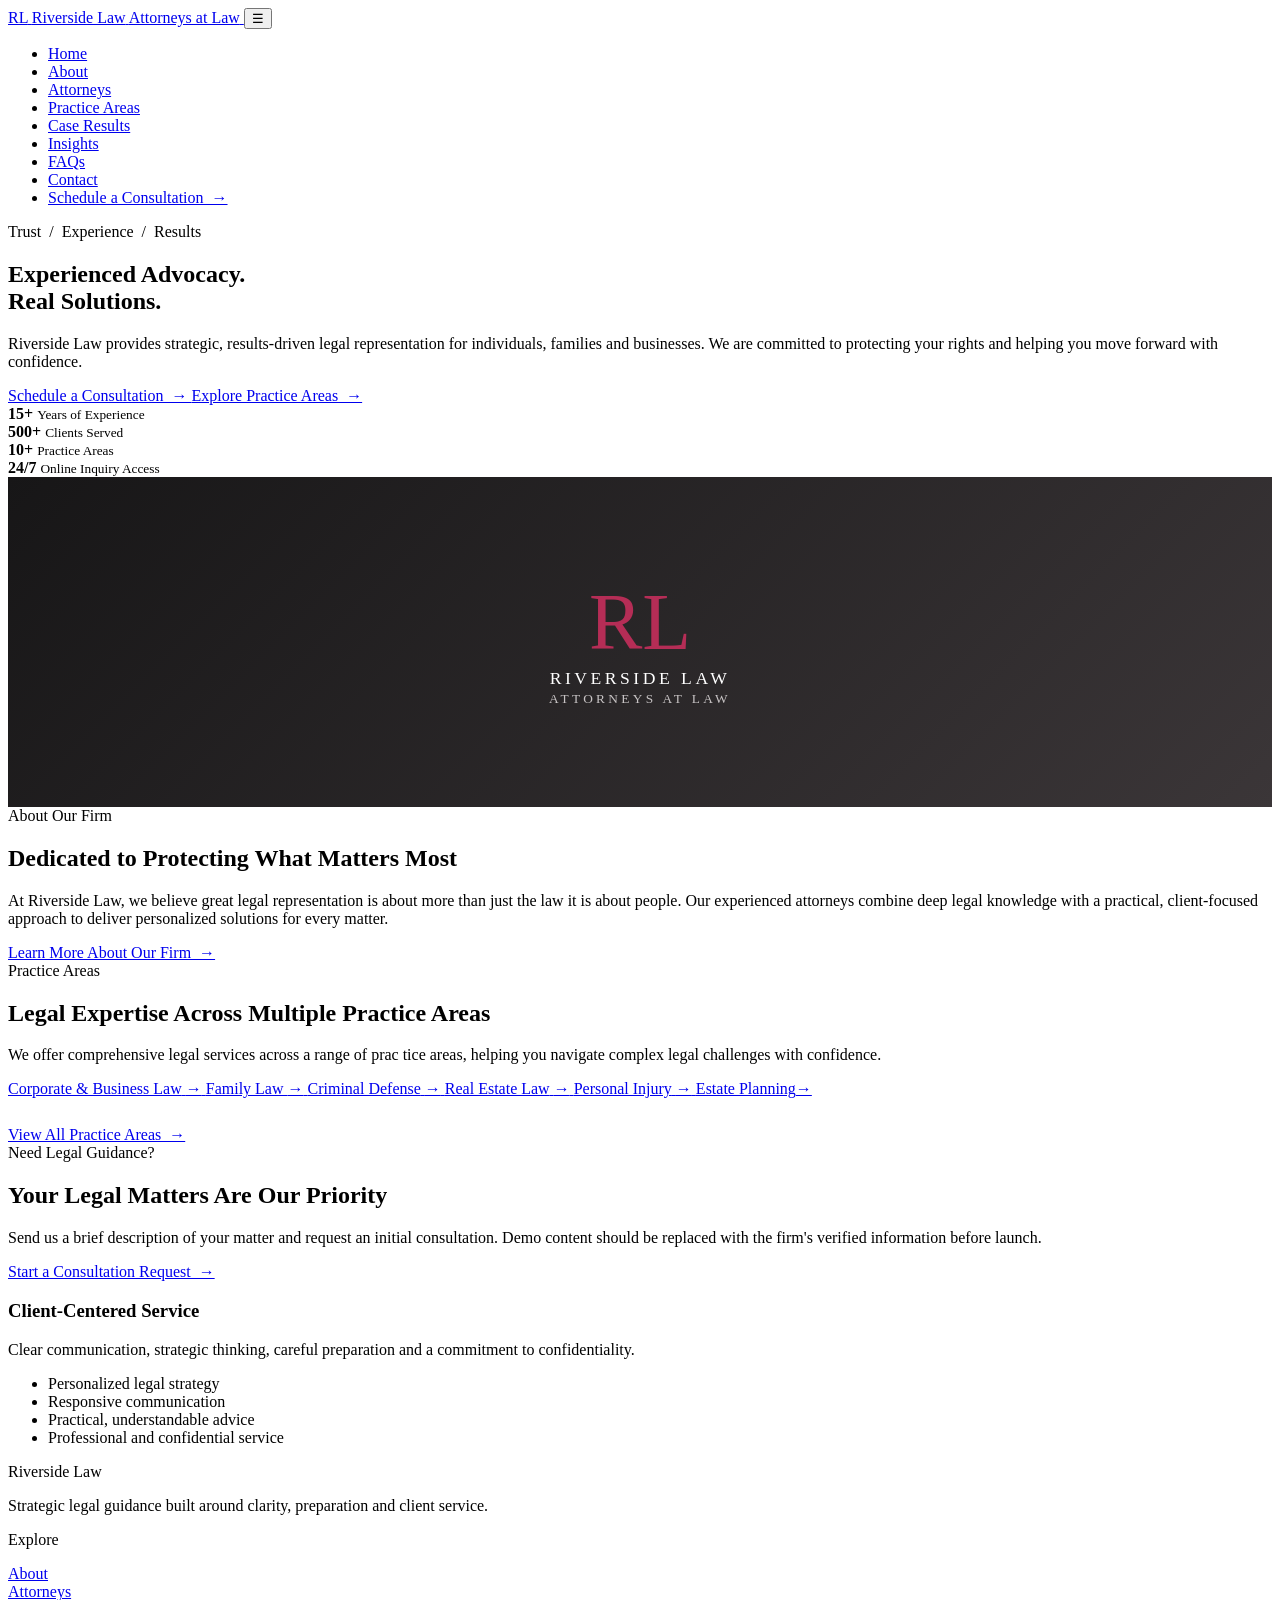
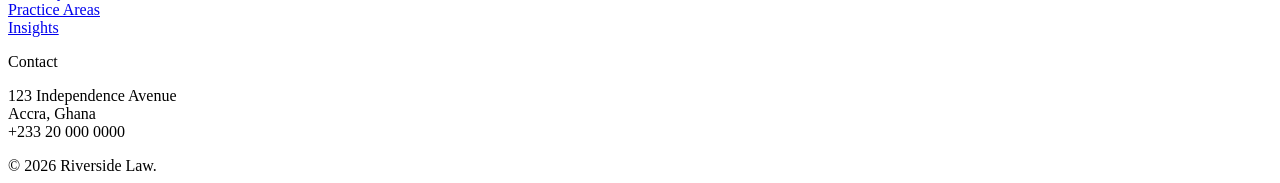
==== index.html @ 640d3c29 "Add files via upload" ====
<!doctype html>
<html lang="en">
    <head><meta charset="utf-8">
        <meta name="viewport" content="width=device-width,initial-scale=1">
        <title>Experienced Advocacy. Real Solutions. | Riverside Law</title>
        <meta name="description" content="Riverside Law provides strategic legal representation for individuals, families and businesses. Demo website.">
        <link rel="stylesheet" href="css/style.css">
    </head>
   
    <body>
        <header>
            <div class="container nav">
                <a class="brand" href="index.html">
                    <span class="brand-mark">RL</span>
                    <span class="brand-copy">
                        <span class="brand-name">Riverside Law</span>
                        <span class="brand-sub">Attorneys at Law</span>
                    </span>
                </a>
                
                <button class="menu" aria-label="Menu">☰</button>
                
                <nav>
                    <ul>
                        <li><a href="index.html">Home</a></li>
                        <li><a href="about.html">About</a></li>
                        <li><a href="attorneys.html">Attorneys</a></li>
                        <li><a href="practice-areas.html">Practice Areas</a></li>
                        <li><a href="case-results.html">Case Results</a></li>
                        <li><a href="insights.html">Insights</a></li>
                        <li><a href="faqs.html">FAQs</a></li>
                        <li><a href="contact.html">Contact</a></li>
                        <li><a class="nav-cta" href="consultation.html">Schedule a Consultation&nbsp; →</a></li>
                    </ul>
                </nav>
            </div>
        </header>

        <main>
             <section class="hero">
                <div class="container hero-content">
                    <div class="eyebrow">
                        Trust &nbsp;/&nbsp; Experience &nbsp;/&nbsp; Results
                    </div>
                    <h1>
                        Experienced Advocacy.<br>
                        <span>Real Solutions.</span>
                    </h1>
                    <p>Riverside Law provides strategic, results-driven legal representation 
                        for individuals, families and businesses. We are committed to protecting 
                        your rights and helping you move forward with confidence.
                    </p>
                    <div class="buttons">
                        <a class="btn" href="consultation.html">
                            Schedule a Consultation&nbsp; →
                        </a>
                        <a class="btn outline" href="practice-areas.html">
                            Explore Practice Areas&nbsp; →
                        </a>
                    </div>
                </div>
            </section>


            <section class="stats">
                <div class="container grid">
                    <div class="stat">
                        <strong>
                            15+
                        </strong>
                        <small>
                            Years of Experience
                        </small>
                    </div>
                    <div class="stat">
                        <strong>
                            500+
                        </strong>
                        <small>
                            Clients Served
                        </small>
                    </div>
                    <div class="stat">
                        <strong>
                            10+
                        </strong>
                        <small>
                            Practice Areas
                        </small>
                    </div>
                    <div class="stat">
                        <strong>
                            24/7
                        </strong>
                        <small>
                            Online Inquiry Access
                        </small>
                    </div>
                </div>
            </section>



            <section>
                <div class="container split">
                    <div class="panel" style="min-height:330px;display:flex;align-items:center;justify-content:center;background:linear-gradient(135deg,#171617,#3b3638);color:#fff">
                        <div style="text-align:center">
                            <div style="font:400 5rem Georgia,serif;color:#b52d56">
                                RL
                            </div>
                            <div style="letter-spacing:.2em;font:400 1.1rem Georgia,serif">
                                RIVERSIDE LAW
                            </div>
                            <small style="letter-spacing:.25em;color:#c8c4c5">
                                ATTORNEYS AT LAW
                            </small>
                        
                        </div>
                    </div>
                    <div>
                        <div class="eyebrow">
                            About Our Firm
                        </div>
                        <h2>Dedicated to Protecting What Matters Most</h2>
                        <p>
                            At Riverside Law, we believe great legal representation is about more than just 
                            the law  it is about people. 
                            Our experienced attorneys combine deep legal knowledge with a practical, 
                            client-focused approach to deliver personalized solutions for every matter.
                        </p>
                        <a class="btn" href="about.html">
                            Learn More About Our Firm&nbsp; →
                        </a>
                    </div>
                </div>
            </section>


            <section class="dark-section">
                <div class="container">
                    <div class="section-head">
                        <div class="eyebrow">
                            Practice Areas
                        </div>
                        <h2>
                            Legal Expertise Across Multiple Practice Areas
                        </h2>
                        <p>
                            We offer comprehensive legal services across a range of prac
                            tice areas, helping you navigate complex legal challenges 
                            with confidence.
                        </p>
                    </div>
                    <div class="practice-grid">
                        <a class="practice-item" href="practice-areas.html">
                            <span>Corporate &amp; Business Law</span>
                            <b>→</b>
                        </a>
                        <a class="practice-item" href="practice-areas.html">
                            <span>
                                Family Law
                            </span>
                            <b>→</b>
                        </a>
                        <a class="practice-item" href="practice-areas.html">
                            <span>Criminal Defense</span>
                            <b>→</b>
                        </a>
                        <a class="practice-item" href="practice-areas.html">
                            <span>Real Estate Law</span>
                            <b>→</b>
                        </a>
                        <a class="practice-item" href="practice-areas.html">
                            <span>Personal Injury</span>
                            <b>→</b>
                        </a>
                        <a class="practice-item" href="practice-areas.html">
                            <span>Estate Planning</span><b>→</b>
                        </a>
                    </div>

                    <div style="margin-top:28px">
                        <a class="btn" href="practice-areas.html">
                            View All Practice Areas&nbsp; →
                        </a>
                    </div>
                </div>
            </section>



            <section>
                <div class="container split">
                    <div>
                        <div class="eyebrow">
                            Need Legal Guidance?
                        </div>
                        <h2>Your Legal Matters Are Our Priority</h2>
                        <p>
                            Send us a brief description of your matter and 
                            request an initial consultation. 
                            Demo content should be replaced with the firm's verified information before launch.
                        </p>
                        <a class="btn dark" href="consultation.html">
                            Start a Consultation Request&nbsp; →
                        </a>
                    </div>
                    <div class="panel">
                        <h3>Client-Centered Service</h3>
                        <p>Clear communication, strategic thinking, 
                            careful preparation and a
                             commitment to confidentiality.
                        </p>
                        <ul class="list">
                            <li>Personalized legal strategy</li>
                            <li>Responsive communication</li>
                            <li>Practical, understandable advice</li>
                            <li>Professional and confidential service</li>
                        </ul>
                    </div>
                </div>
            </section>


        </main>
        <footer>
            <div class="container footer-grid">
                <div>
                    <div class="footer-title">
                        Riverside Law
                    </div>
                    <p>Strategic legal guidance built around clarity, preparation and client service.</p>
                </div>
                <div>
                    <div class="footer-title">Explore</div>
                    <p>
                        <a href="about.html">About</a>
                        <br><a href="attorneys.html">Attorneys</a><br>
                        <a href="practice-areas.html">Practice Areas</a>
                        <br><a href="insights.html">Insights</a>
                    </p>
                </div>
                <div>
                    <div class="footer-title">Contact</div>
                    <p>123 Independence Avenue<br>Accra, Ghana<br>+233 20 000 0000</p>
                </div>
            </div>
            <div class="container copyright">
                © 2026 Riverside Law.
            </div>
        </footer>
        <script src="js/script.js"></script>
    </body>
    </html>
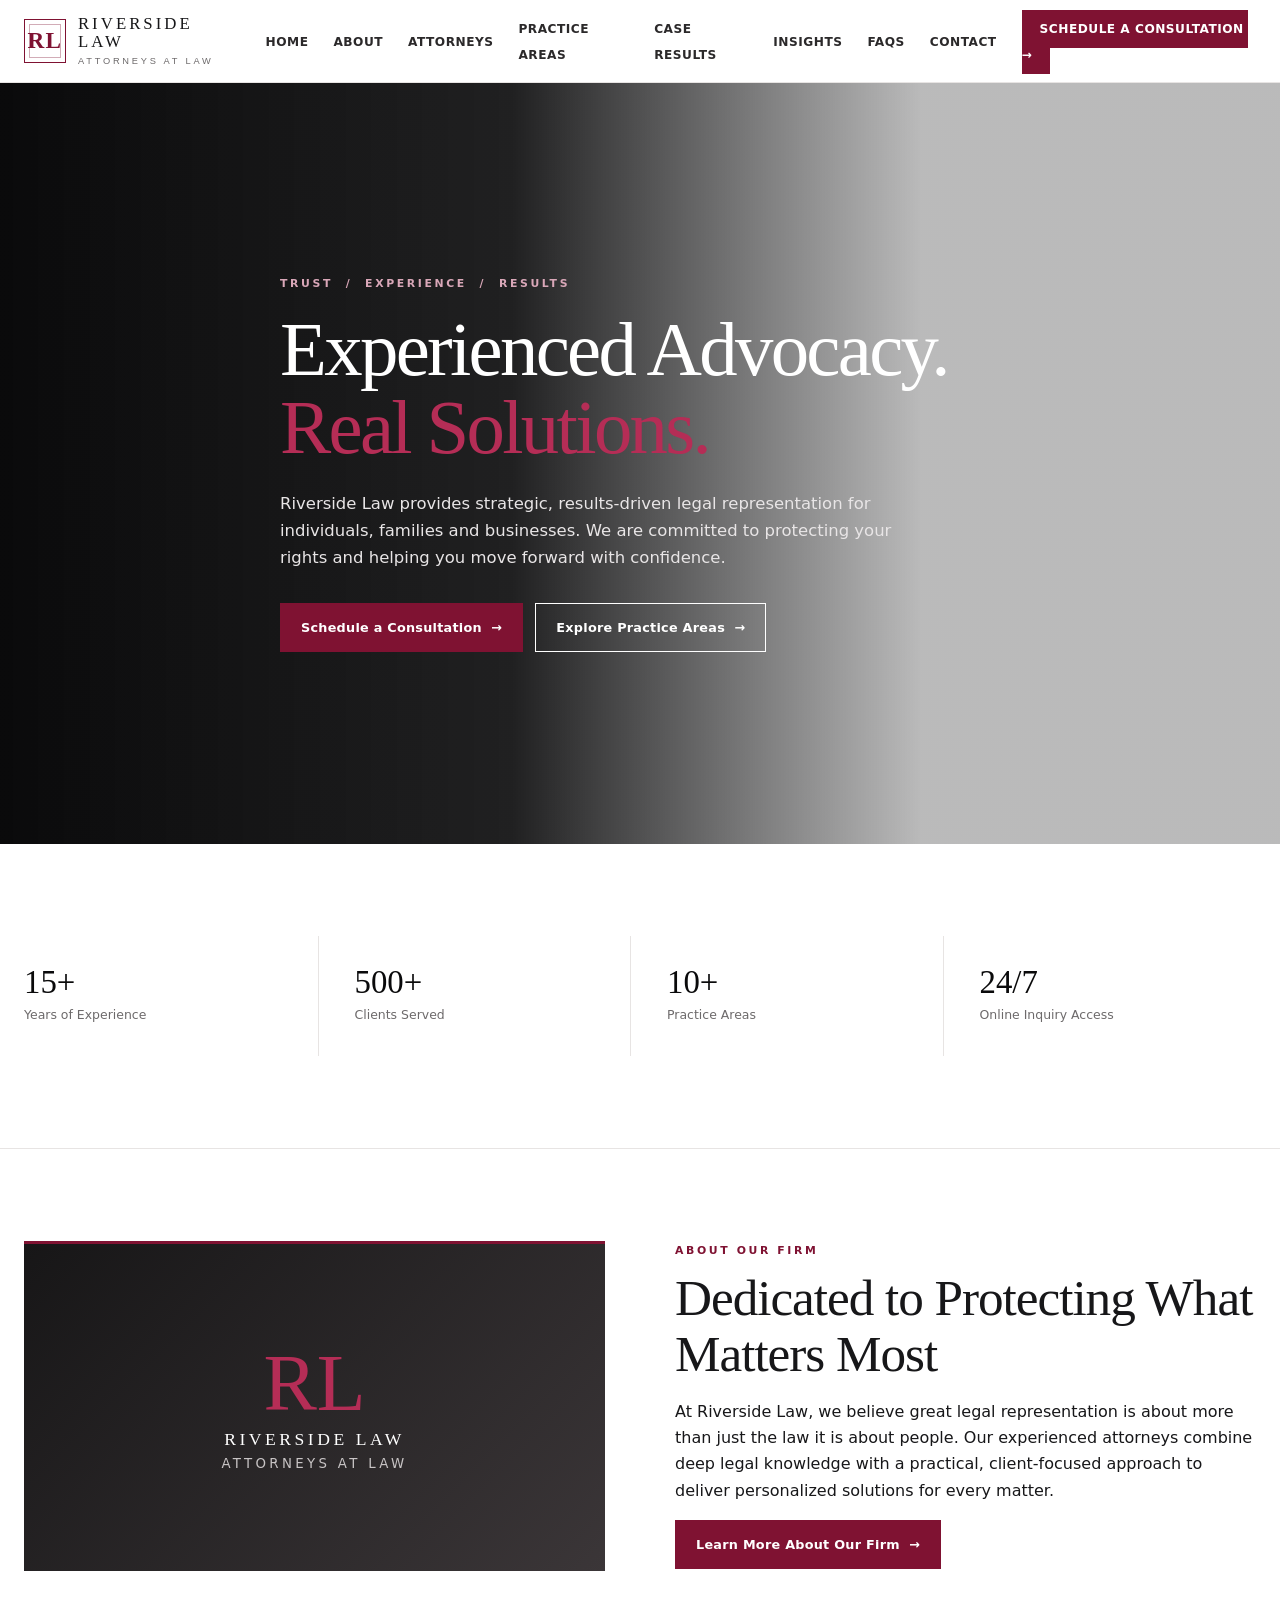
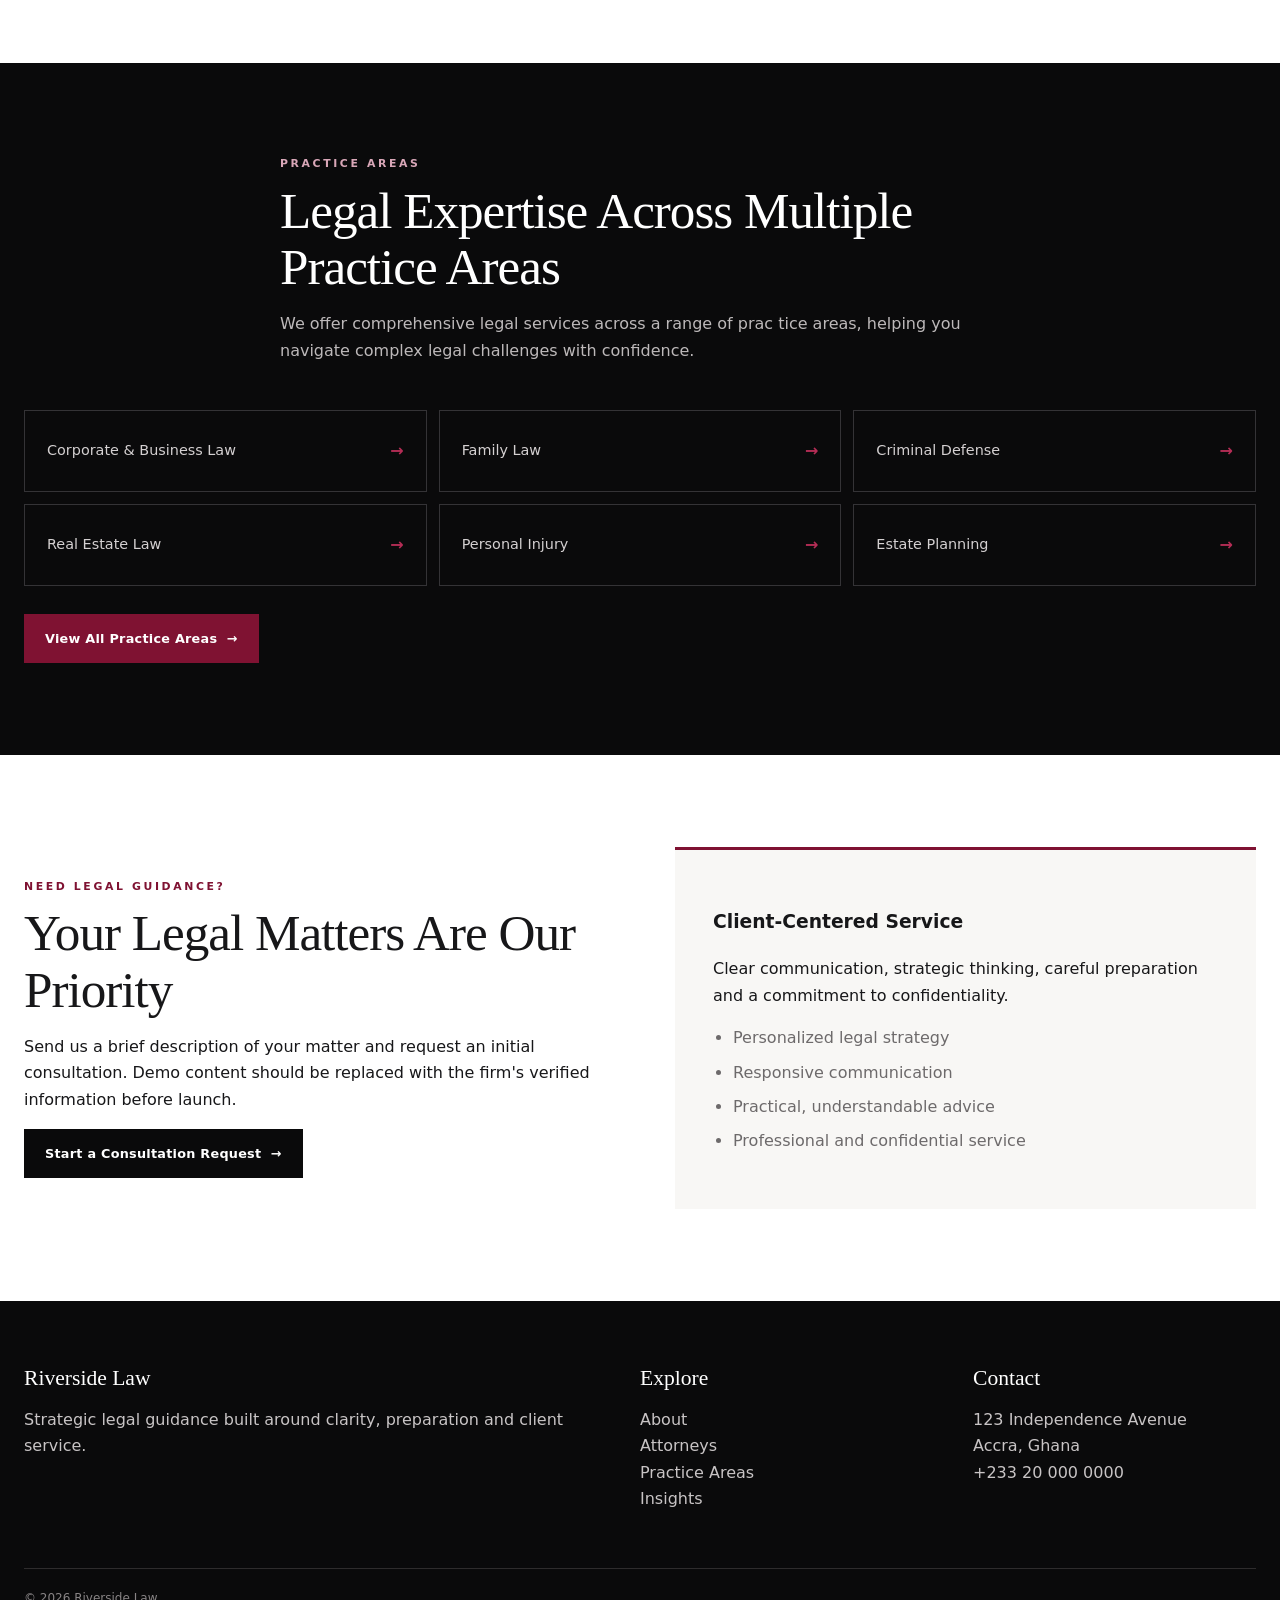
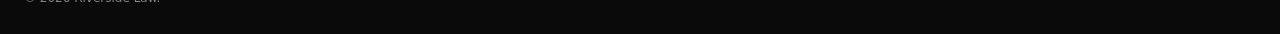
==== commit 0fc2368d: "Fix stylesheet link path in index.html" ====
--- a/index.html
+++ b/index.html
@@ -4,7 +4,7 @@
         <meta name="viewport" content="width=device-width,initial-scale=1">
         <title>Experienced Advocacy. Real Solutions. | Riverside Law</title>
         <meta name="description" content="Riverside Law provides strategic legal representation for individuals, families and businesses. Demo website.">
-        <link rel="stylesheet" href="css/style.css">
+        <link rel="stylesheet" href="style.css">
     </head>
    
     <body>
--- a/style.css
+++ b/style.css
@@ -0,0 +1,43 @@
+:root{
+  --black:#0a0a0b;
+  --ink:#171719;
+  --burgundy:#7f1232;
+  --burgundy-dark:#5d0d25;
+  --burgundy-soft:#f7eef1;
+  --white:#fff;
+  --offwhite:#f8f7f5;
+  --muted:#6d6a6b;
+  --line:#e7e4e3;
+  --max:1240px;
+}
+*{box-sizing:border-box}
+html{scroll-behavior:smooth}
+body{margin:0;font-family:Inter,ui-sans-serif,system-ui,-apple-system,BlinkMacSystemFont,"Segoe UI",sans-serif;color:var(--ink);background:var(--white);line-height:1.65}
+a{color:inherit;text-decoration:none}
+.container{width:min(var(--max),calc(100% - 48px));margin:auto}
+header{background:rgba(255,255,255,.96);backdrop-filter:blur(16px);color:var(--ink);position:sticky;top:0;z-index:50;border-bottom:1px solid var(--line)}
+.nav{min-height:82px;display:flex;align-items:center;gap:28px}
+.brand{display:flex;align-items:center;gap:12px;margin-right:auto;font-family:Georgia,"Times New Roman",serif;letter-spacing:.08em;text-transform:uppercase}
+.brand-mark{width:44px;height:44px;display:grid;place-items:center;border:1px solid var(--burgundy);color:var(--burgundy);font:700 1.45rem Georgia,serif;position:relative;line-height:1}
+.brand-mark:after{content:"";position:absolute;inset:4px;border:1px solid rgba(127,18,50,.35)}
+.brand-copy{display:flex;flex-direction:column;line-height:1.05}
+.brand-name{font-size:1.05rem;letter-spacing:.18em}.brand-sub{font:500 .58rem/1.2 Inter,sans-serif;letter-spacing:.3em;color:var(--muted);margin-top:5px}
+nav ul{list-style:none;display:flex;align-items:center;gap:25px;margin:0;padding:0}nav a{font-size:.76rem;font-weight:600;text-transform:uppercase;letter-spacing:.04em;color:#2b292a;position:relative}nav a:after{content:"";position:absolute;left:0;bottom:-8px;width:0;height:2px;background:var(--burgundy);transition:.2s}nav a:hover:after{width:100%}
+.nav-cta{padding:12px 18px!important;background:var(--burgundy);color:#fff!important}.nav-cta:after{display:none!important}
+.menu{display:none;background:none;border:0;color:var(--ink);font-size:1.7rem;cursor:pointer}
+.hero{min-height:650px;display:flex;align-items:center;color:#fff;background:linear-gradient(90deg,rgba(5,5,6,.98) 0%,rgba(8,8,9,.9) 40%,rgba(8,8,9,.28) 72%),url('https://images.unsplash.com/photo-1589829545856-d10d557cf95f?auto=format&fit=crop&w=2000&q=85') center/cover}
+.hero-content{padding:100px 0;max-width:720px}.eyebrow{color:var(--burgundy);text-transform:uppercase;letter-spacing:.24em;font-weight:700;font-size:.68rem}.hero .eyebrow{color:#d9a7b8}.hero h1{font-family:Georgia,"Times New Roman",serif;font-weight:400;font-size:clamp(3rem,6vw,5.25rem);line-height:1.02;margin:18px 0 22px;color:#fff;letter-spacing:-.035em}.hero h1 span{color:#b52d56}.hero p{font-size:1.03rem;color:#e8e5e6;max-width:650px}.buttons{display:flex;gap:12px;flex-wrap:wrap;margin-top:32px}.btn{display:inline-flex;align-items:center;gap:10px;padding:13px 20px;border:1px solid var(--burgundy);background:var(--burgundy);color:#fff;font-weight:700;font-size:.8rem;letter-spacing:.02em;transition:.2s}.btn:hover{background:var(--burgundy-dark);transform:translateY(-1px)}.btn.outline{background:transparent;border-color:#fff}.btn.outline:hover{background:#fff;color:var(--black)}.btn.dark{background:var(--black);border-color:var(--black)}
+.stats{background:var(--white);border-bottom:1px solid var(--line)}.stats .grid{grid-template-columns:repeat(4,1fr)}.stat{text-align:left;padding:28px 18px;border-right:1px solid var(--line)}.stat:first-child{padding-left:0}.stat:last-child{border-right:0}.stat strong{display:block;color:var(--black);font:400 2.05rem Georgia,serif}.stat small{color:var(--muted);font-size:.78rem}
+section{padding:92px 0}.section-head{max-width:720px;margin:0 auto 46px}.section-head.center{text-align:center}.section-head h2,.split h2{font-family:Georgia,"Times New Roman",serif;font-weight:400;color:var(--ink);font-size:clamp(2.1rem,4vw,3.25rem);line-height:1.1;letter-spacing:-.02em;margin:10px 0 15px}.section-head p{color:var(--muted)}
+.grid{display:grid;grid-template-columns:repeat(3,1fr);gap:18px}.card{border:1px solid var(--line);padding:30px;background:#fff;transition:.25s;position:relative}.card:before{content:"";position:absolute;left:0;top:0;width:3px;height:0;background:var(--burgundy);transition:.25s}.card:hover{transform:translateY(-4px);box-shadow:0 18px 45px rgba(0,0,0,.08)}.card:hover:before{height:100%}.card h3{font:400 1.35rem Georgia,serif;margin:12px 0 8px}.card p{color:var(--muted);font-size:.9rem}.icon{color:var(--burgundy);font-size:1.5rem}.card a{color:var(--burgundy);font-size:.78rem;font-weight:800;text-transform:uppercase;letter-spacing:.08em}
+.dark-section{background:var(--black);color:#fff}.dark-section h2,.dark-section h3{color:#fff}.dark-section .eyebrow{color:#d9a7b8}.dark-section p{color:#bdb9ba}.practice-grid{display:grid;grid-template-columns:repeat(3,1fr);gap:12px}.practice-item{border:1px solid #343336;padding:22px;display:flex;align-items:center;justify-content:space-between;min-height:82px;transition:.2s}.practice-item:hover{border-color:var(--burgundy);background:#111113}.practice-item span{color:#d4d0d1;font-size:.9rem}.practice-item b{color:#b52d56}
+.split{display:grid;grid-template-columns:1fr 1fr;gap:70px;align-items:center}.panel{background:var(--offwhite);padding:38px;border-top:3px solid var(--burgundy)}
+.page-hero{background:var(--black);color:#fff;padding:90px 0}.page-hero h1{font:400 clamp(2.8rem,5vw,4.4rem)/1.05 Georgia,serif;margin:12px 0}.page-hero p{color:#c9c6c7;max-width:700px}
+.attorney{overflow:hidden;border:1px solid var(--line);background:#fff}.attorney .photo{height:330px;background:linear-gradient(135deg,#201e1f,#766f70);display:flex;align-items:center;justify-content:center;font:400 5rem Georgia,serif;color:#fff}.attorney-body{padding:25px}.tag{display:inline-block;background:var(--burgundy-soft);color:var(--burgundy);padding:5px 9px;font-size:.7rem;text-transform:uppercase;letter-spacing:.08em;font-weight:800}
+.list{padding-left:20px}.list li{margin:8px 0;color:var(--muted)}
+form{display:grid;gap:16px}.form-grid{display:grid;grid-template-columns:1fr 1fr;gap:16px}label{font-weight:700;font-size:.78rem;text-transform:uppercase;letter-spacing:.06em;color:#302e2f}input,textarea,select{width:100%;padding:14px 15px;border:1px solid #d8d4d5;background:#fff;border-radius:0;font:inherit;color:var(--ink);outline:none}input:focus,textarea:focus,select:focus{border-color:var(--burgundy);box-shadow:0 0 0 3px rgba(127,18,50,.08)}textarea{min-height:160px;resize:vertical}
+.faq{border-bottom:1px solid var(--line)}.faq button{width:100%;padding:20px 0;text-align:left;background:none;border:0;font-weight:700;font-size:1rem;color:var(--ink);cursor:pointer;display:flex;justify-content:space-between}.faq p{display:none;margin:0 0 20px;color:var(--muted)}.faq.open p{display:block}
+footer{background:var(--black);color:#c8c4c5;padding:65px 0 25px}.footer-grid{display:grid;grid-template-columns:2fr 1fr 1fr;gap:50px}.footer-title{color:#fff;font:400 1.35rem Georgia,serif;margin-bottom:12px}.footer-grid a:hover{color:#d36a89}.copyright{border-top:1px solid #2e2c2d;margin-top:40px;padding-top:20px;font-size:.75rem;color:#888485}.notice{padding:15px;background:#eef8f1;border:1px solid #c5e2cc;color:#245b2e}.error{padding:15px;background:#fff0f2;border:1px solid #ecc7d0;color:#7c243c}
+@media(max-width:980px){nav ul{gap:15px}.nav-cta{display:none}.grid{grid-template-columns:repeat(2,1fr)}.practice-grid{grid-template-columns:repeat(2,1fr)}.stats .grid{grid-template-columns:repeat(2,1fr)}.stat:nth-child(2){border-right:0}.stat:nth-child(-n+2){border-bottom:1px solid var(--line)}.split{gap:40px}}
+@media(max-width:760px){.nav{min-height:72px}.menu{display:block}nav ul{display:none;position:absolute;top:72px;left:0;right:0;background:#fff;padding:22px 24px;flex-direction:column;align-items:flex-start;border-bottom:1px solid var(--line);box-shadow:0 15px 30px rgba(0,0,0,.08)}.nav.open nav ul{display:flex}.brand-name{font-size:.9rem}.hero{min-height:610px}.hero-content{padding:75px 0}.split,.footer-grid,.grid,.practice-grid{grid-template-columns:1fr}.form-grid{grid-template-columns:1fr}.stats .grid{grid-template-columns:1fr 1fr}.stat{padding:22px 10px}.stat:nth-child(odd){padding-left:0}.stat:nth-child(even){border-right:0}.stat:nth-child(-n+2){border-bottom:1px solid var(--line)}}
+@media(max-width:480px){.container{width:min(var(--max),calc(100% - 30px))}.hero h1{font-size:2.85rem}.stats .grid{grid-template-columns:1fr}.stat{border-right:0!important;border-bottom:1px solid var(--line)}.stat:last-child{border-bottom:0}section{padding:65px 0}.page-hero{padding:70px 0}}
